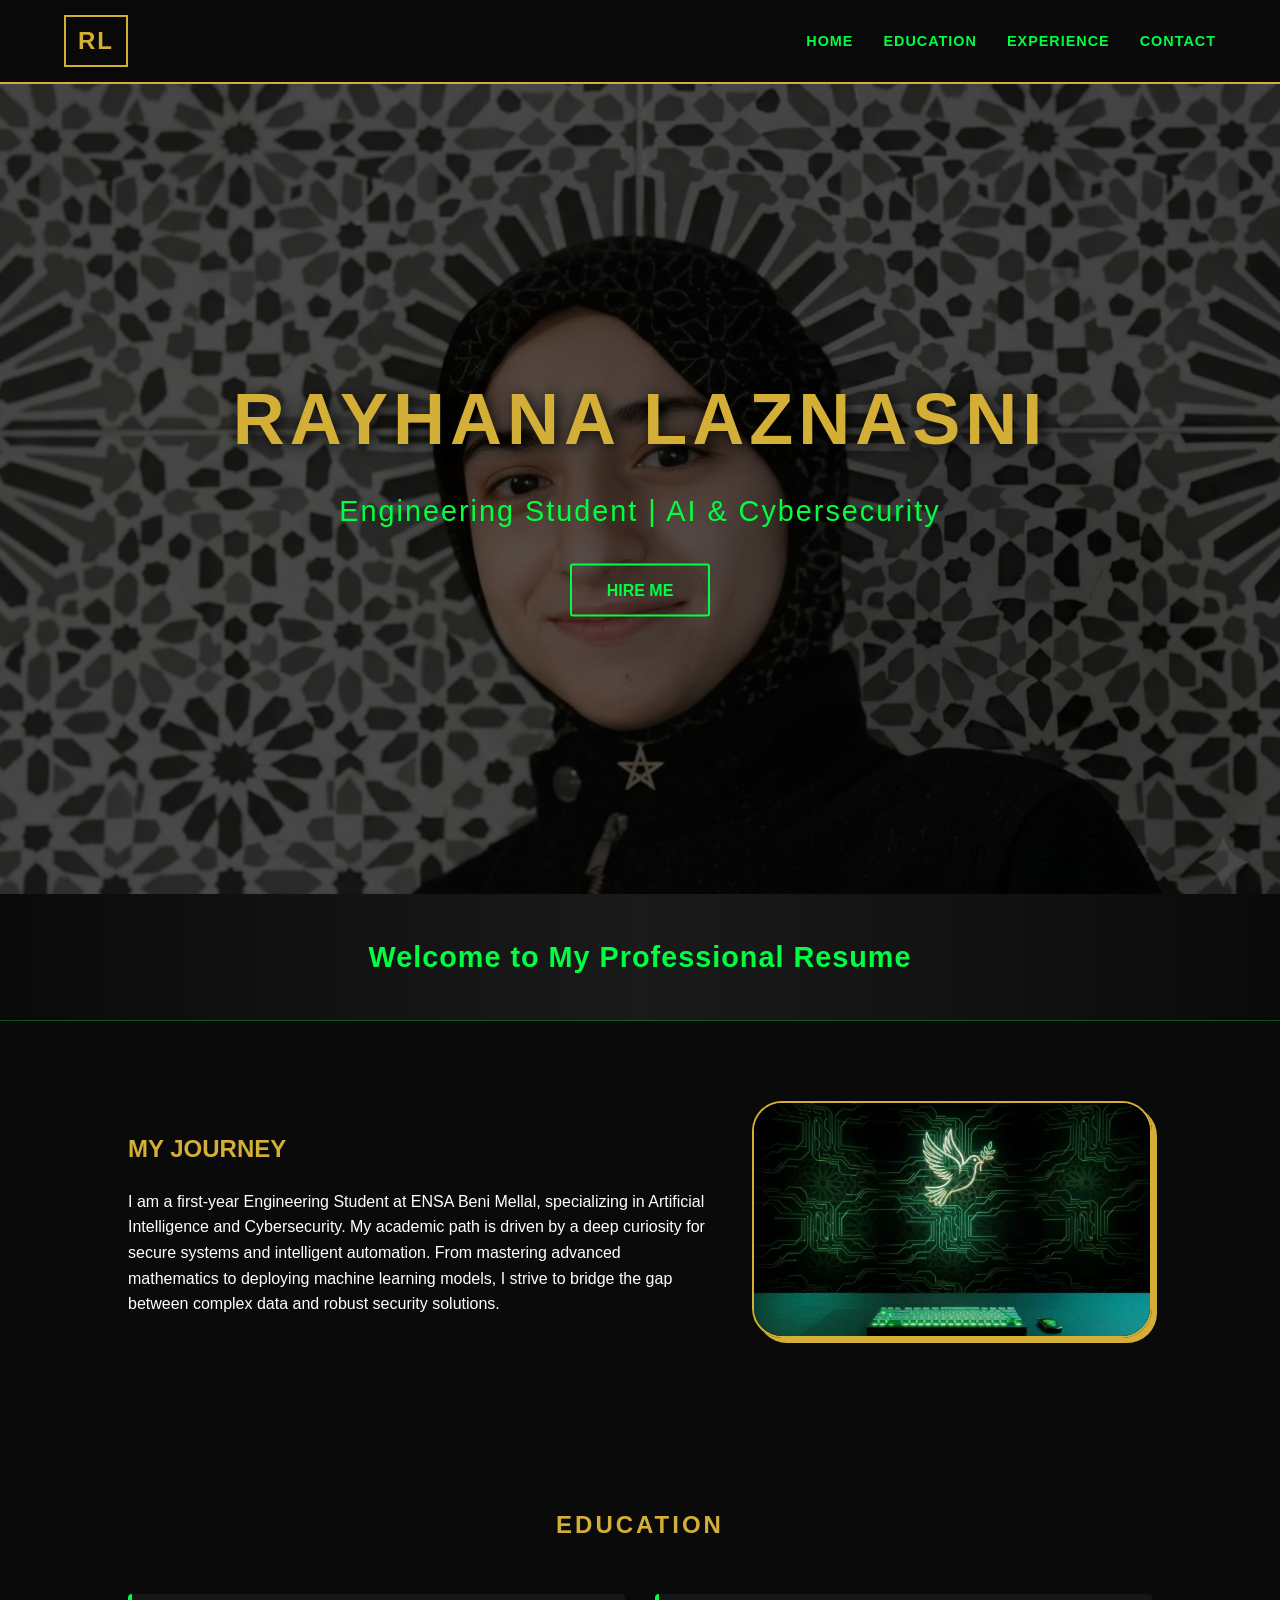
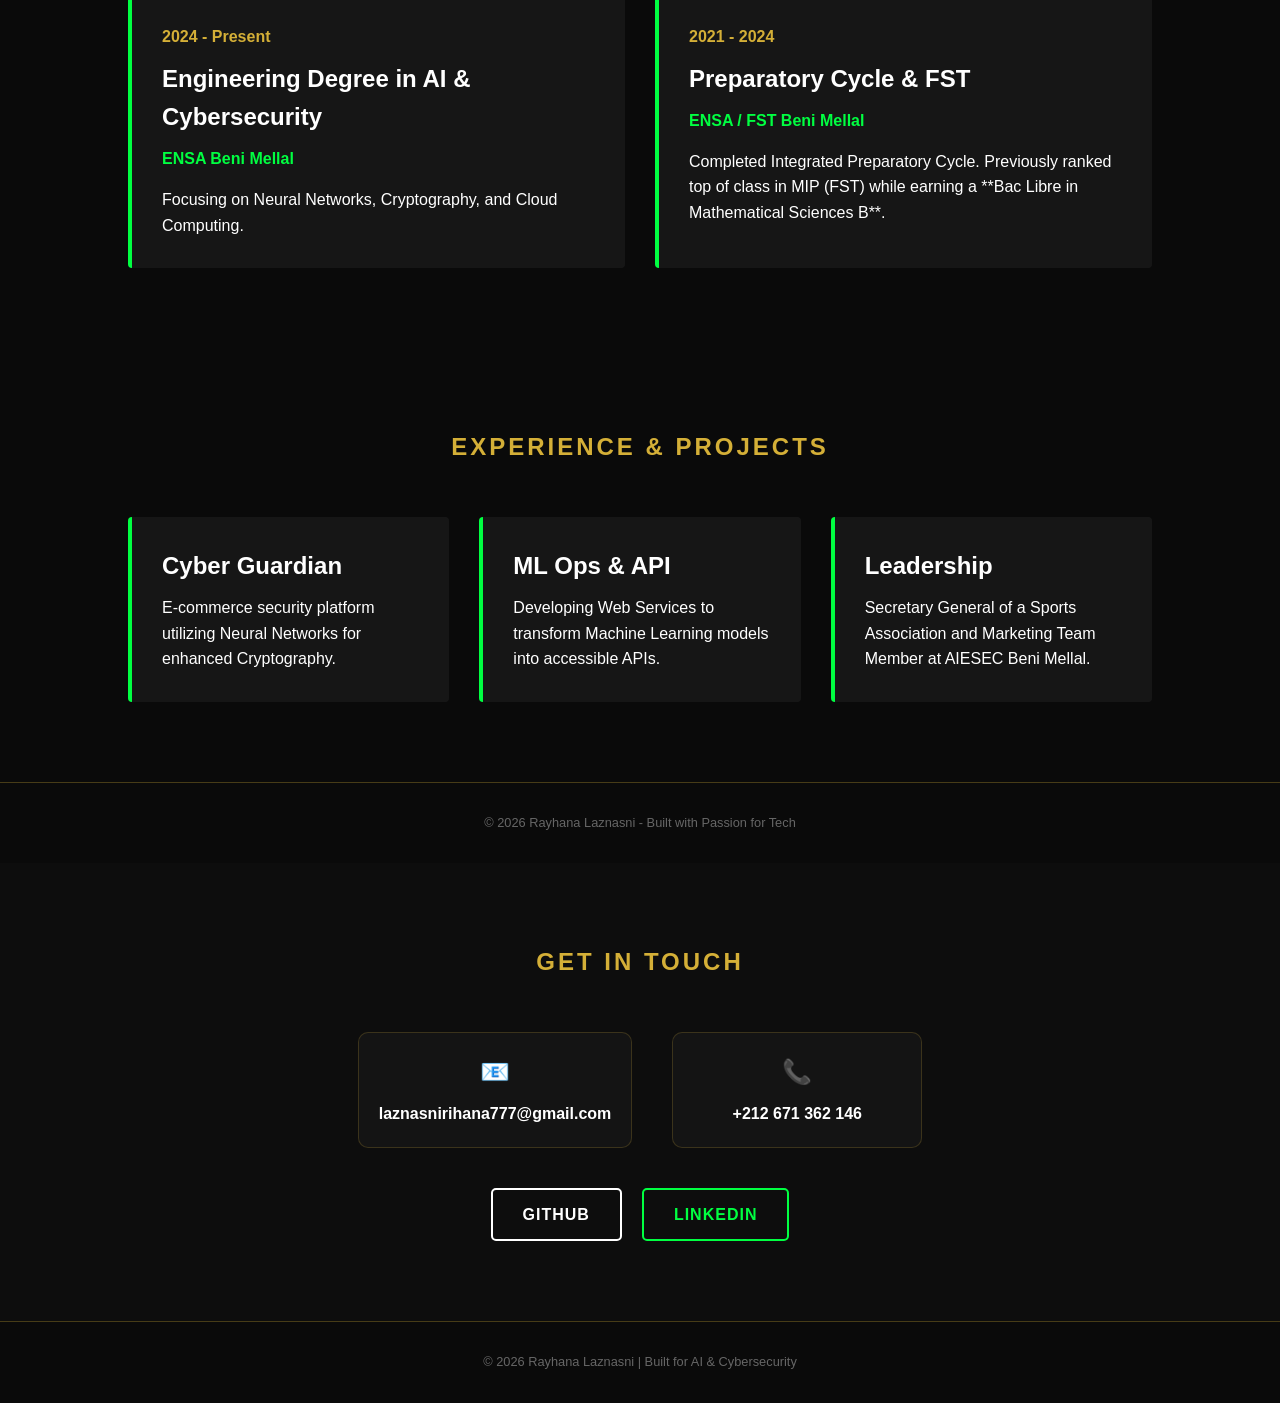
==== sitecv.html @ d1c8e608 "Initiale Resume launch" ====
<!DOCTYPE html>
<html lang="en">
<head>
    <meta charset="UTF-8">
    <meta name="viewport" content="width=device-width, initial-scale=1.0">
    <title>Rayhana Laznasni | AI & Cybersecurity Resume</title>
    <link rel="stylesheet" href="style.css">
</head>
<body>

    <header>
        <nav>
            <div class="logo">RL</div>
            <ul>
                <li><a href="#home">Home</a></li>
                <li><a href="#studies">Education</a></li>
                <li><a href="#experience">Experience</a></li>
                <li><a href="#contact">Contact</a></li>
            </ul>
        </nav>
    </header>

    <main>
        <section id="home" class="hero">
            <div class="hero-image-container">
                <img src="images/profilev1.jpeg" alt="Rayhana Laznasni" class="full-width-img">
                <div class="hero-content">
                    <h1>Rayhana Laznasni</h1>
                    <p>Engineering Student | AI & Cybersecurity</p>
                    <a href="#contact" class="btn">Hire Me</a>
                </div>
            </div>
        </section>

        <div class="welcome-banner" id="welcome">
            <h1>Welcome to My Professional Resume</h1>
        </div>

        <section class="Journey">
            <div class="about-content">
                <h1>My Journey</h1>
                <p>
                    I am a first-year Engineering Student at ENSA Beni Mellal, specializing in Artificial Intelligence and Cybersecurity. 
                    My academic path is driven by a deep curiosity for secure systems and intelligent automation. 
                    From mastering advanced mathematics to deploying machine learning models, I strive to bridge the gap between complex data and robust security solutions.
                </p>
            </div>
            <div class="about-pic">
                <img src="images/background.jpeg" alt="Professional Visual" width="400px" style="border-radius:30px; box-shadow: 5px 5px #d4af37;">
            </div>
        </section>

        <section id="studies" class="studies">
            <h1 class="section-title">Education</h1>
            <div class="timeline">
                <div class="card">
                    <span class="date">2024 - Present</span>
                    <h2>Engineering Degree in AI & Cybersecurity</h2>
                    <h3>ENSA Beni Mellal</h3>
                    <p>Focusing on Neural Networks, Cryptography, and Cloud Computing.</p>
                </div>
                <div class="card">
                    <span class="date">2021 - 2024</span>
                    <h2>Preparatory Cycle & FST</h2>
                    <h3>ENSA / FST Beni Mellal</h3>
                    <p>Completed Integrated Preparatory Cycle. Previously ranked top of class in MIP (FST) while earning a **Bac Libre in Mathematical Sciences B**.</p>
                </div>
            </div>
        </section>

        <section id="experience" class="experience">
            <h1 class="section-title">Experience & Projects</h1>
            <div class="project-grid">
                <div class="project-card">
                    <h2>Cyber Guardian</h2>
                    <p>E-commerce security platform utilizing Neural Networks for enhanced Cryptography.</p>
                </div>
                <div class="project-card">
                    <h2>ML Ops & API</h2>
                    <p>Developing Web Services to transform Machine Learning models into accessible APIs.</p>
                </div>
                <div class="project-card">
                    <h2>Leadership</h2>
                    <p>Secretary General of a Sports Association and Marketing Team Member at AIESEC Beni Mellal.</p>
                </div>
            </div>
        </section>

    </main>

    <footer id="contact">
        <p>© 2026 Rayhana Laznasni - Built with Passion for Tech</p>
    </footer>
    <section id="contact" class="contact-section">
    <h1 class="section-title">Get In Touch</h1>
    <div class="contact-container">
        
        <div class="contact-info">
            <div class="contact-item">
                <span class="icon">📧</span>
                <p><a href="mailto:laznasnirihana777@gmail.com">laznasnirihana777@gmail.com</a></p>
            </div>
            <div class="contact-item">
                <span class="icon">📞</span>
                <p><a href="tel:+212671362146">+212 671 362 146</a></p>
            </div>
        </div>

        <div class="social-links">
            <a href="https://github.com/Neriona" target="_blank" class="social-btn github">GitHub</a>
            <a href="https://www.linkedin.com/in/rayhana-laznasni" target="_blank" class="social-btn linkedin">LinkedIn</a>
        </div>

    </div>
</section>

<footer>
    <p>© 2026 Rayhana Laznasni | Built for AI & Cybersecurity</p>
</footer>

</body>
</html>
---- style.css ----
/* --- Base Styles --- */
* {
    margin: 0;
    padding: 0;
    box-sizing: border-box;
    font-family: 'Segoe UI', Roboto, Helvetica, Arial, sans-serif;
}

html {
    scroll-behavior: smooth;
}

body {
    background-color: #0a0a0a;
    color: #ffffff;
    line-height: 1.6;
    overflow-x: hidden;
}

/* --- Header & Nav --- */
header {
    background-color: rgba(10, 10, 10, 0.95);
    border-bottom: 2px solid #d4af37;
    padding: 15px 5%;
    position: sticky;
    top: 0;
    z-index: 1000;
}

nav {
    display: flex;
    justify-content: space-between;
    align-items: center;
}

.logo {
    color: #d4af37;
    font-size: 1.5rem;
    font-weight: bold;
    border: 2px solid #d4af37;
    padding: 5px 12px;
    letter-spacing: 2px;
}

nav ul {
    display: flex;
    list-style: none;
}

nav ul li {
    margin-left: 30px;
}

nav ul li a {
    color: #00ff41;
    text-decoration: none;
    font-weight: bold;
    text-transform: uppercase;
    font-size: 0.9rem;
    letter-spacing: 1px;
    transition: 0.3s ease;
}

nav ul li a:hover {
    color: #d4af37;
    text-shadow: 0 0 8px #00ff41;
}

/* --- Hero Section --- */
.hero-image-container {
    position: relative;
    width: 100%;
    height: 90vh;
    background-color: #000;
    overflow: hidden;
}

.full-width-img {
    width: 100%;
    height: 100%;
    object-fit: cover;
    display: block;
    filter: brightness(35%) grayscale(10%);
}

.hero-content {
    position: absolute;
    top: 50%;
    left: 50%;
    transform: translate(-50%, -50%);
    text-align: center;
    width: 90%;
}

.hero-content h1 {
    color: #d4af37;
    font-size: clamp(2.5rem, 8vw, 4.5rem);
    text-transform: uppercase;
    margin-bottom: 10px;
    letter-spacing: 5px;
    text-shadow: 3px 3px 15px rgba(0, 0, 0, 0.9);
}

.hero-content p {
    color: #00ff41;
    font-size: clamp(1rem, 4vw, 1.8rem);
    font-weight: 300;
    margin-bottom: 30px;
    letter-spacing: 2px;
}

.btn {
    display: inline-block;
    padding: 12px 35px;
    color: #00ff41;
    border: 2px solid #00ff41;
    text-decoration: none;
    font-weight: bold;
    text-transform: uppercase;
    border-radius: 3px;
    transition: 0.4s all ease;
}

.btn:hover {
    background-color: #00ff41;
    color: #0a0a0a;
    box-shadow: 0 0 25px #00ff41;
    transform: translateY(-3px);
}

/* --- Welcome Banner --- */
.welcome-banner {
    padding: 40px 10%;
    text-align: center;
    background: linear-gradient(90deg, #0a0a0a, #1a1a1a, #0a0a0a);
    border-bottom: 1px solid rgba(0, 255, 65, 0.3);
}

.welcome-banner h1 {
    font-size: 1.8rem;
    color: #00ff41;
    letter-spacing: 1px;
}

/* --- Journey Section --- */
.Journey {
    display: flex;
    align-items: center;
    justify-content: space-between;
    padding: 80px 10%;
    gap: 40px;
    flex-wrap: wrap;
}

.about-content {
    flex: 1;
    min-width: 300px;
}

.about-content h1 {
    color: #d4af37;
    margin-bottom: 20px;
    text-transform: uppercase;
}

.about-pic img {
    border: 2px solid #d4af37;
    transition: 0.4s;
}

.about-pic img:hover {
    box-shadow: 0 0 30px #00ff41;
}

/* --- Education & Experience (Cards) --- */
.studies, .experience {
    padding: 80px 10%;
}

.section-title {
    color: #d4af37;
    text-align: center;
    margin-bottom: 50px;
    text-transform: uppercase;
    letter-spacing: 3px;
}

.timeline, .project-grid {
    display: grid;
    grid-template-columns: repeat(auto-fit, minmax(300px, 1fr));
    gap: 30px;
}

.card, .project-card {
    background: rgba(255, 255, 255, 0.05);
    padding: 30px;
    border-left: 4px solid #00ff41;
    border-radius: 4px;
    transition: 0.3s;
}

.card:hover, .project-card:hover {
    background: rgba(212, 175, 55, 0.08);
    transform: translateY(-5px);
}

.date {
    color: #d4af37;
    font-weight: bold;
    display: block;
    margin-bottom: 10px;
}

h2 {
    color: #ffffff;
    margin-bottom: 10px;
}

h3 {
    color: #00ff41;
    margin-bottom: 15px;
    font-size: 1rem;
}

/* --- Footer --- */
footer {
    text-align: center;
    padding: 40px;
    border-top: 1px solid #d4af37;
    color: #888;
}

/* --- Responsive --- */
@media (max-width: 768px) {
    nav { flex-direction: column; }
    nav ul { margin-top: 20px; }
    nav ul li { margin: 0 10px; }
    .hero-image-container { height: 70vh; }
    .Journey { text-align: center; }
}
/* --- Contact Section --- */
.contact-section {
    padding: 80px 10%;
    background-color: #0d0d0d;
    text-align: center;
}

.contact-container {
    max-width: 800px;
    margin: 0 auto;
}

.contact-info {
    display: flex;
    justify-content: center;
    gap: 40px;
    margin-bottom: 40px;
    flex-wrap: wrap;
}

.contact-item {
    background: rgba(255, 255, 255, 0.03);
    padding: 20px;
    border-radius: 10px;
    border: 1px solid rgba(212, 175, 55, 0.2);
    min-width: 250px;
}

.contact-item .icon {
    font-size: 1.5rem;
    display: block;
    margin-bottom: 10px;
}

.contact-item a {
    color: #ffffff;
    text-decoration: none;
    font-weight: bold;
    transition: 0.3s;
}

.contact-item a:hover {
    color: #00ff41;
}

/* Social Buttons */
.social-links {
    display: flex;
    justify-content: center;
    gap: 20px;
}

.social-btn {
    padding: 12px 30px;
    text-decoration: none;
    font-weight: bold;
    text-transform: uppercase;
    border-radius: 5px;
    transition: 0.4s;
    letter-spacing: 1px;
}

.github {
    border: 2px solid #ffffff;
    color: #ffffff;
}

.github:hover {
    background: #ffffff;
    color: #0a0a0a;
    box-shadow: 0 0 20px rgba(255, 255, 255, 0.4);
}

.linkedin {
    border: 2px solid #00ff41;
    color: #00ff41;
}

.linkedin:hover {
    background: #00ff41;
    color: #0a0a0a;
    box-shadow: 0 0 20px #00ff41;
}

footer {
    padding: 30px;
    border-top: 1px solid rgba(212, 175, 55, 0.3);
    color: #666;
    font-size: 0.8rem;
    text-align: center;
}
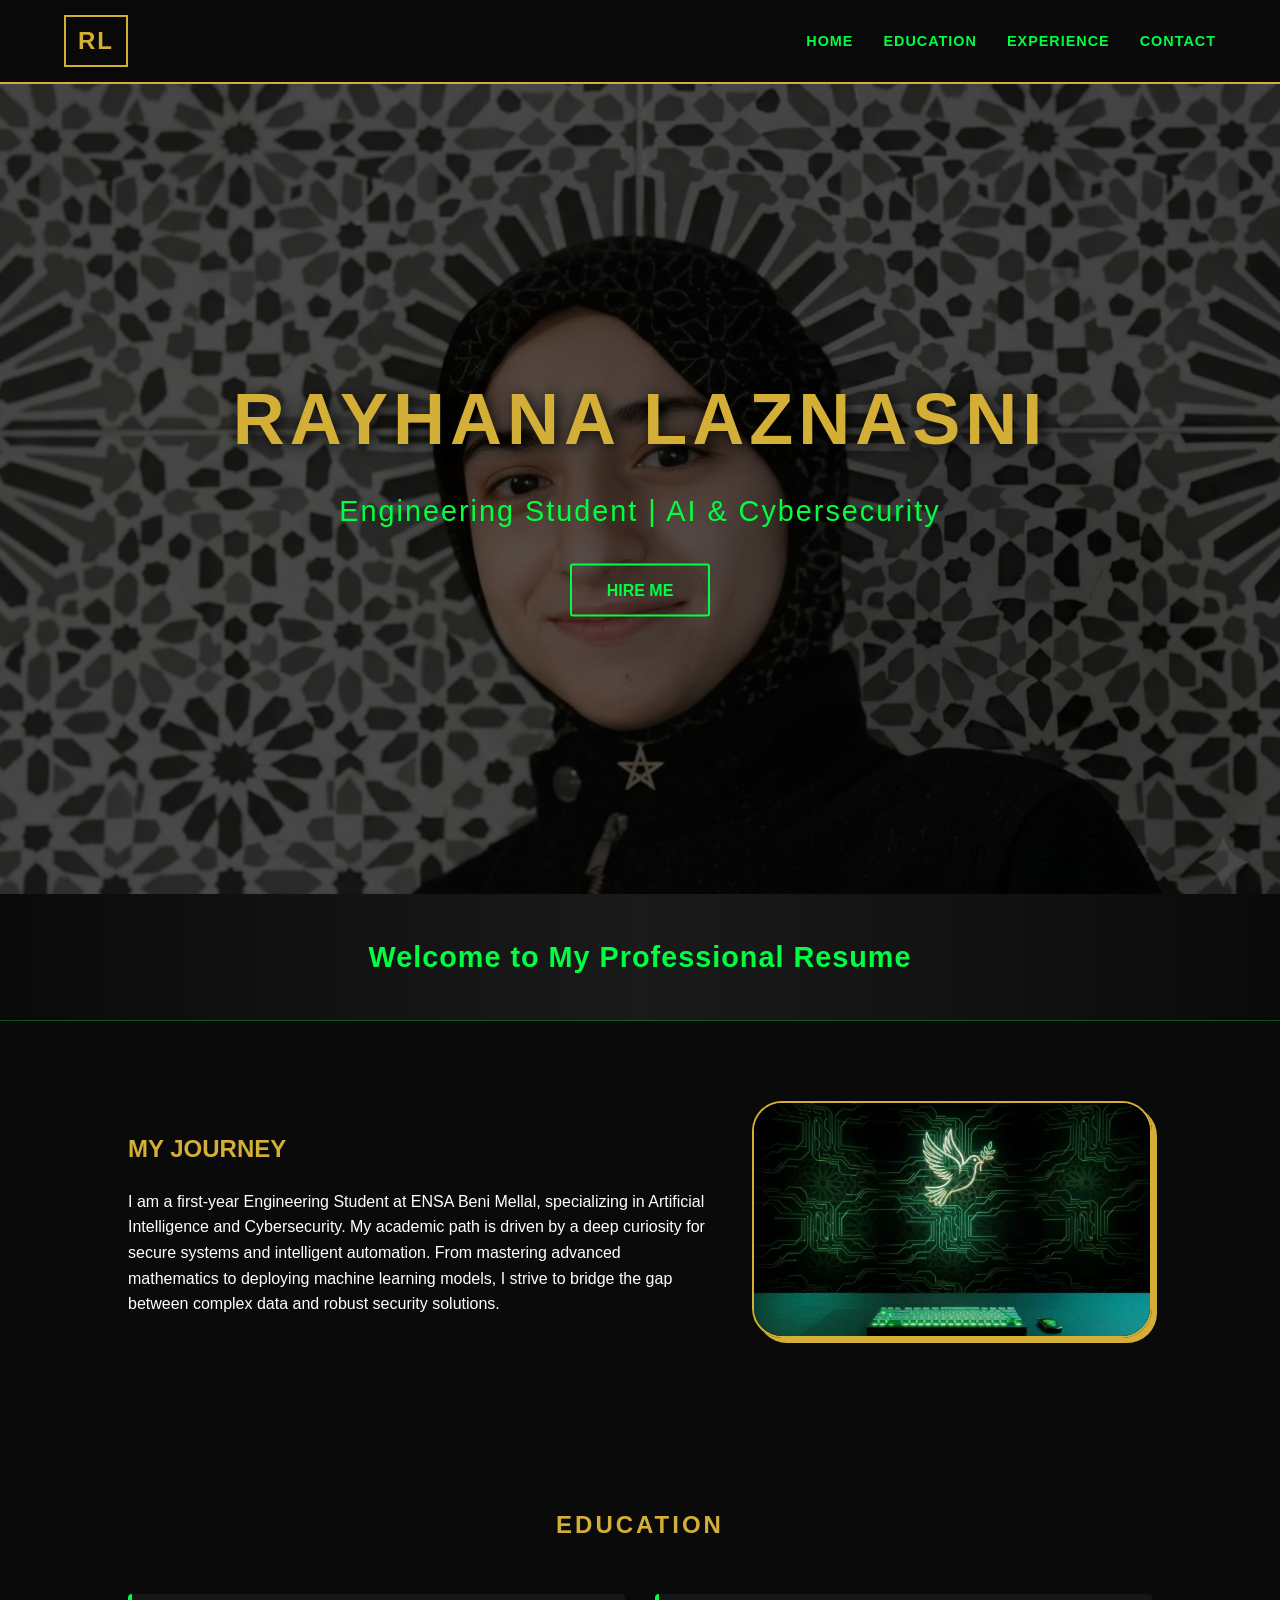
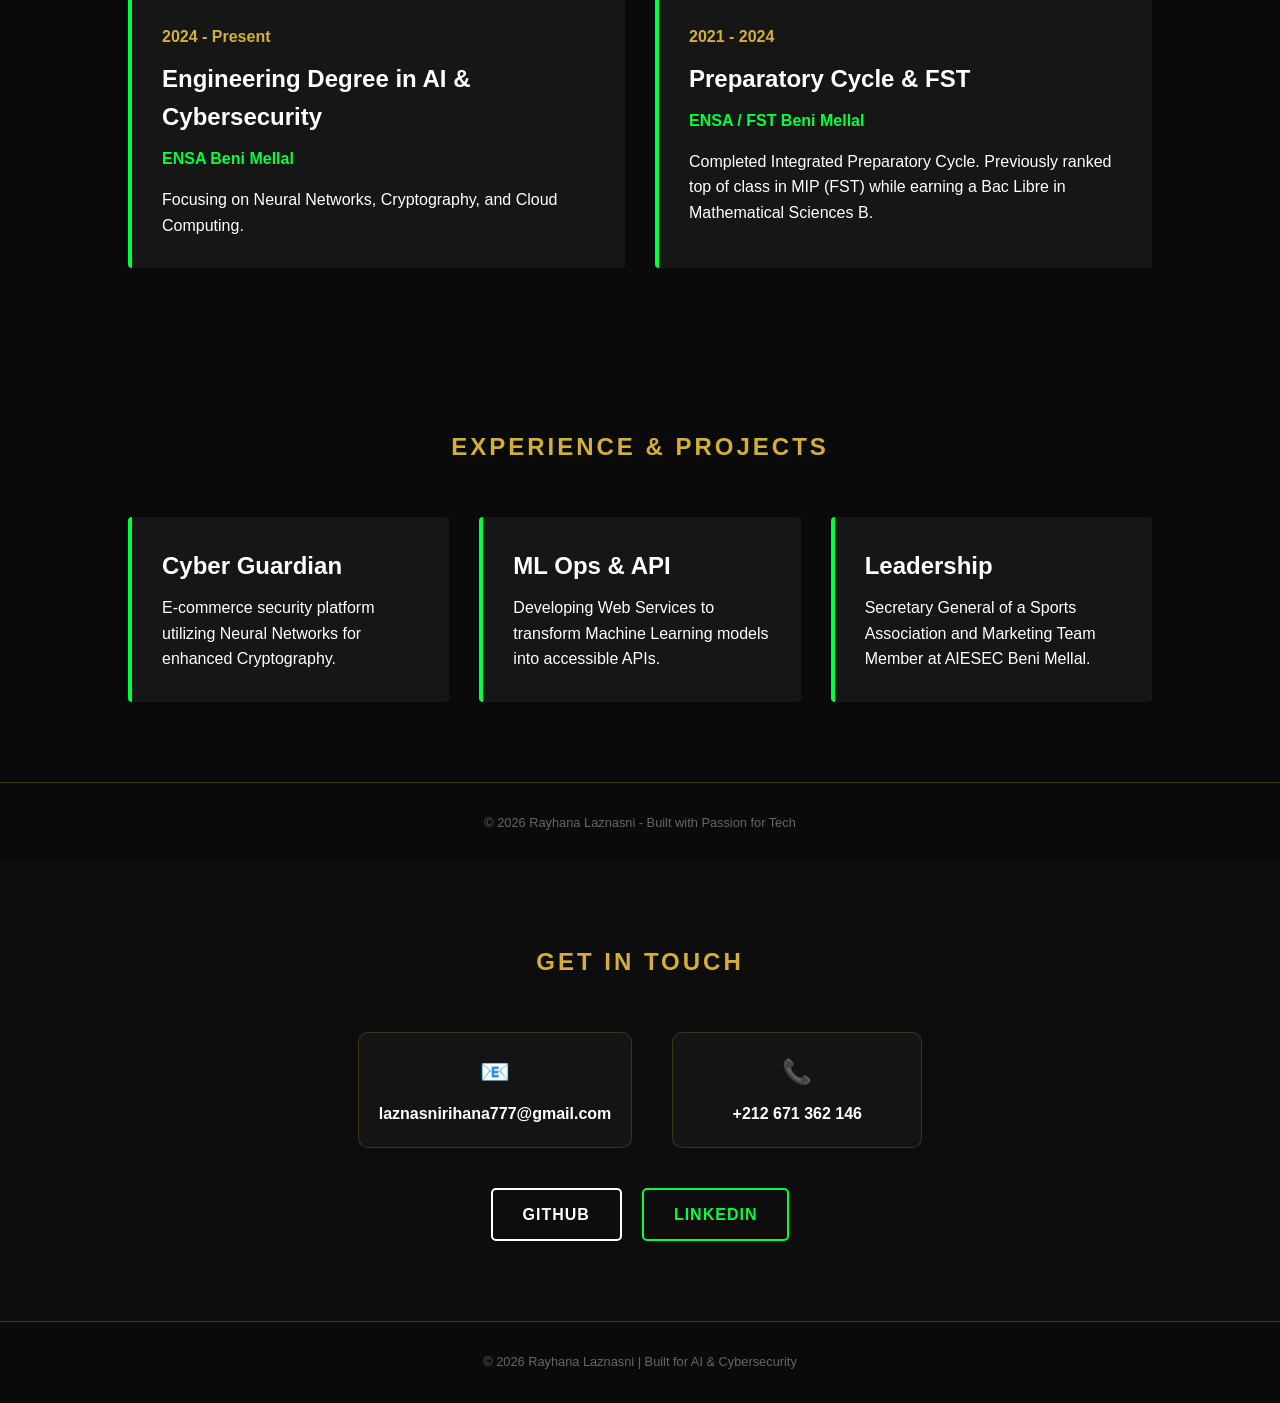
==== commit 11829fec: "last modification on text" ====
--- a/sitecv.html
+++ b/sitecv.html
@@ -63,7 +63,7 @@
                     <span class="date">2021 - 2024</span>
                     <h2>Preparatory Cycle & FST</h2>
                     <h3>ENSA / FST Beni Mellal</h3>
-                    <p>Completed Integrated Preparatory Cycle. Previously ranked top of class in MIP (FST) while earning a **Bac Libre in Mathematical Sciences B**.</p>
+                    <p>Completed Integrated Preparatory Cycle. Previously ranked top of class in MIP (FST) while earning a Bac Libre in Mathematical Sciences B.</p>
                 </div>
             </div>
         </section>
